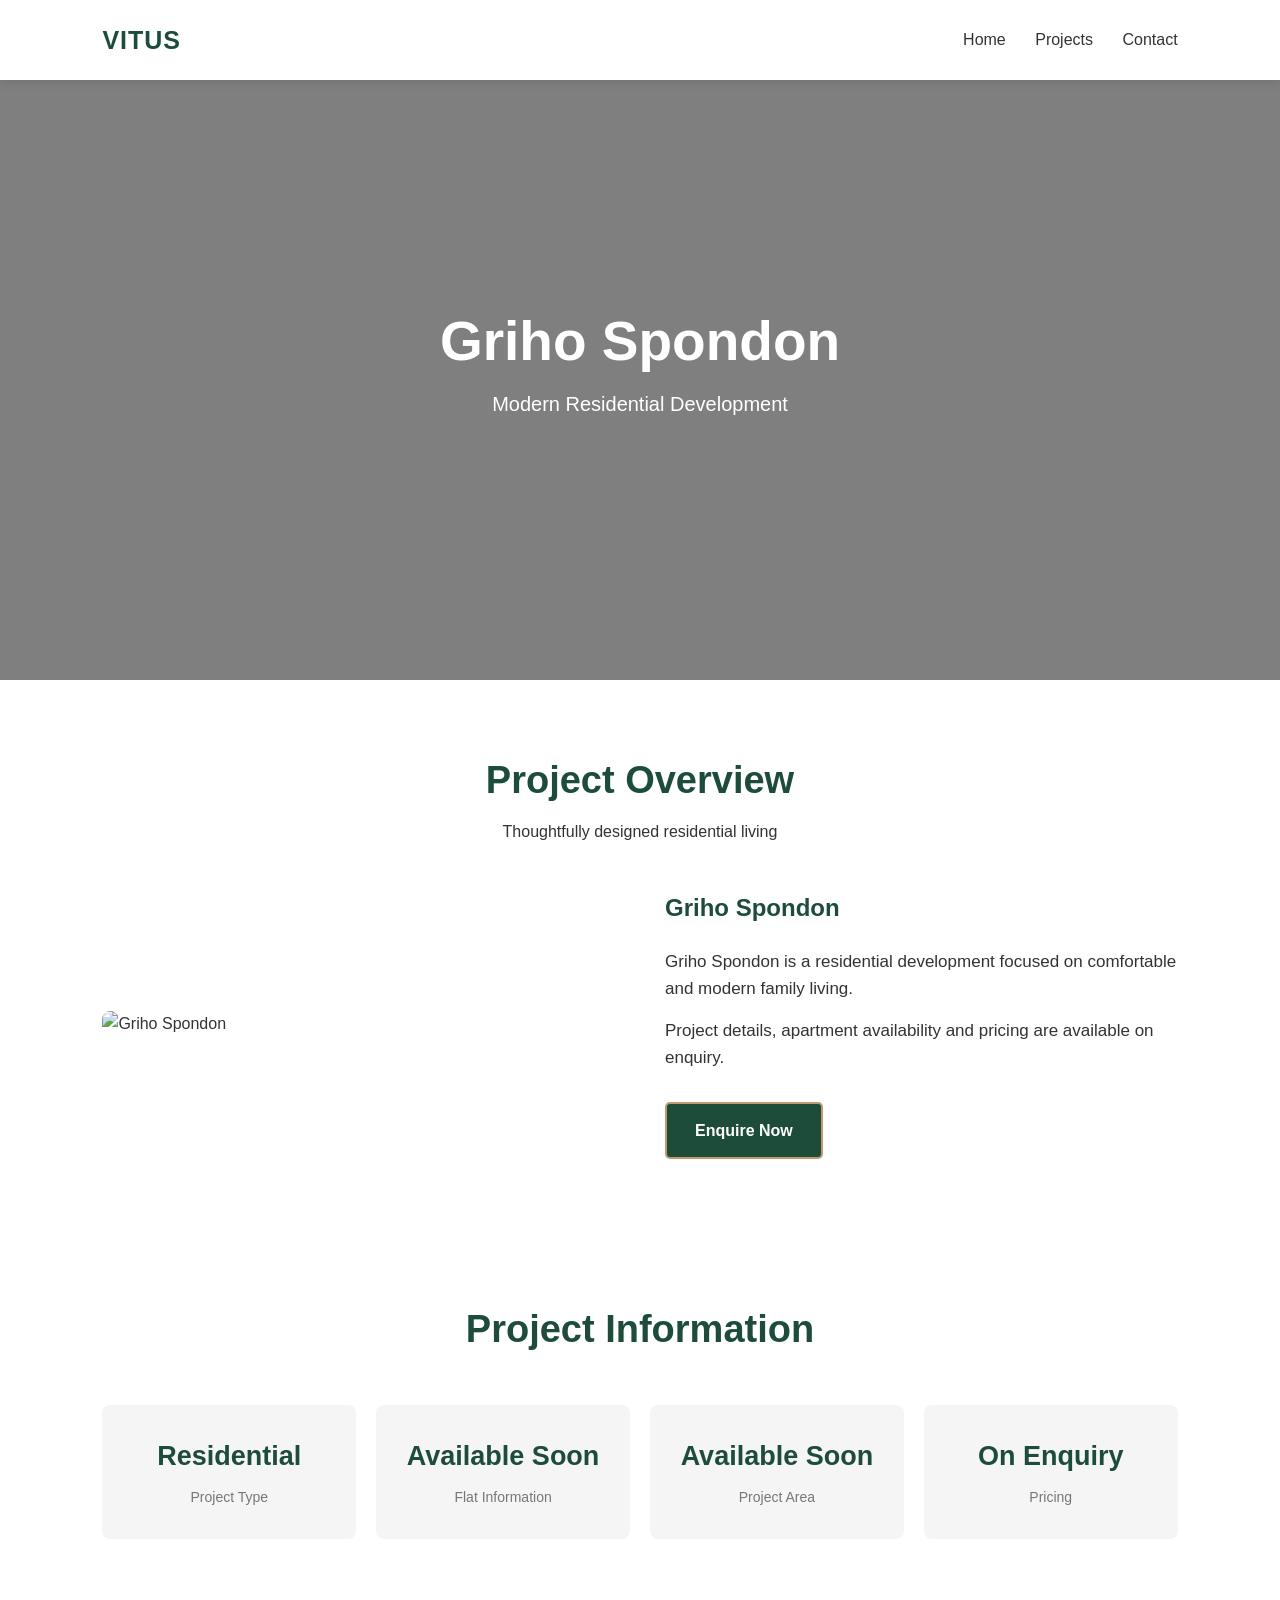
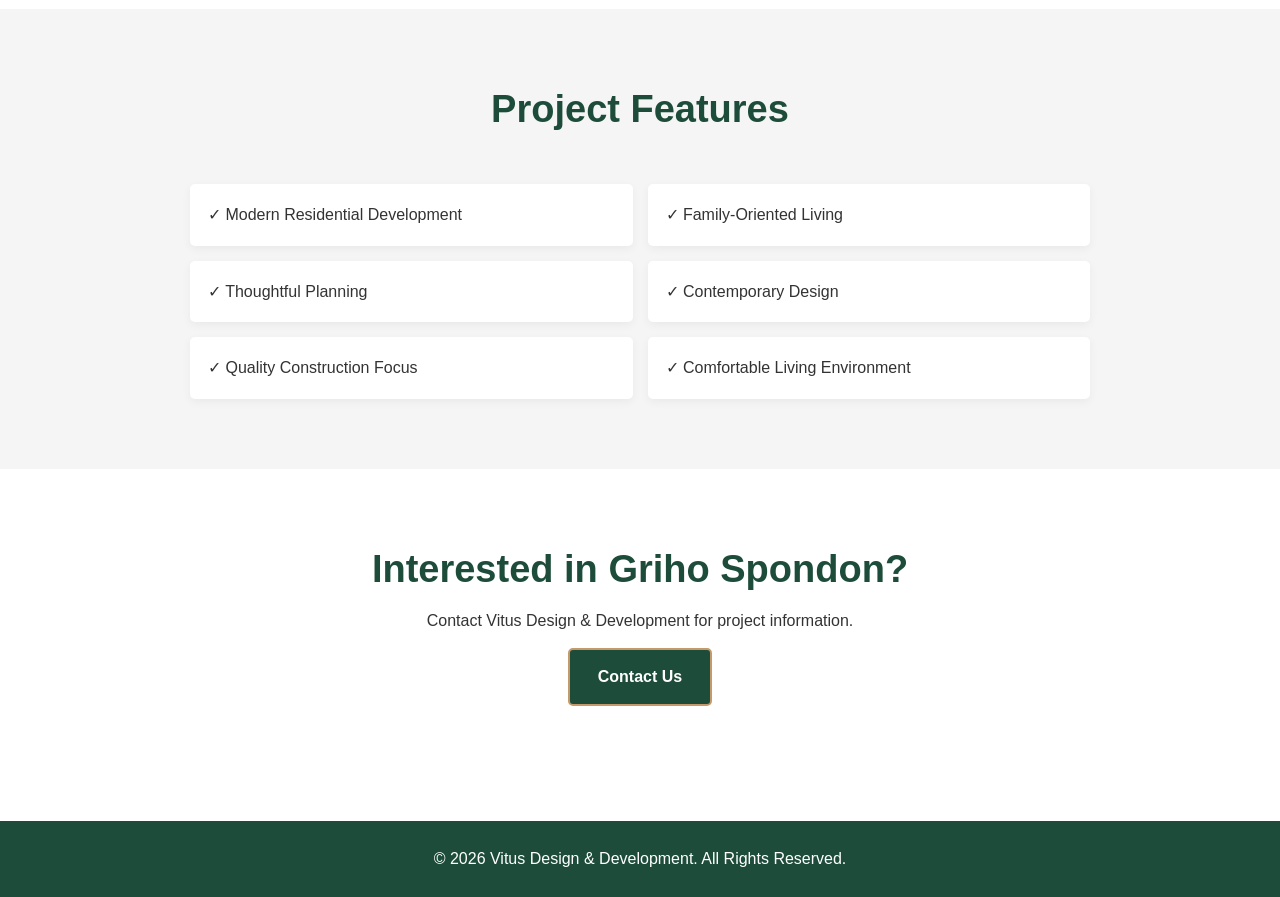
==== griho-spondon.html @ 72ca3aea "Add files via upload" ====
<!DOCTYPE html>
<html lang="en">

<head>
<link rel="stylesheet" href="style.css">
    <meta charset="UTF-8">

    <meta name="viewport"
          content="width=device-width, initial-scale=1.0">

    <title>Griho Spondon | Vitus Design & Development</title>

    <style>

        * {
            margin: 0;
            padding: 0;
            box-sizing: border-box;
        }

        body {
            font-family: Arial, sans-serif;
            color: #333;
            line-height: 1.6;
        }

        nav {
            background: white;
            padding: 20px 8%;
            display: flex;
            justify-content: space-between;
            align-items: center;
            box-shadow: 0 2px 10px rgba(0,0,0,0.1);
        }

        .logo {
            font-size: 25px;
            font-weight: bold;
            color: #1d4d3a;
        }

        nav a {
            color: #333;
            text-decoration: none;
            margin-left: 25px;
        }

        nav a:hover {
            color: #1d4d3a;
        }

        .hero {
            height: 500px;

            background:
                linear-gradient(
                    rgba(0,0,0,0.5),
                    rgba(0,0,0,0.5)
                ),
                url("https://images.unsplash.com/photo-1600585154340-be6161a56a0c")
                center/cover;

            display: flex;
            align-items: center;
            justify-content: center;

            text-align: center;
            color: white;
        }

        .hero h1 {
            font-size: 55px;
            margin-bottom: 15px;
        }

        .hero p {
            font-size: 20px;
        }

        section {
            padding: 70px 8%;
        }

        .title {
            text-align: center;
            margin-bottom: 45px;
        }

        .title h2 {
            font-size: 38px;
            color: #1d4d3a;
        }

        .overview {
            display: grid;
            grid-template-columns: 1fr 1fr;
            gap: 50px;
            align-items: center;
        }

        .overview img {
            width: 100%;
            border-radius: 8px;
        }

        .overview h2 {
            color: #1d4d3a;
            margin-bottom: 20px;
        }

        .overview p {
            font-size: 17px;
            margin-bottom: 15px;
        }

        .details {
            display: grid;
            grid-template-columns: repeat(4, 1fr);
            gap: 20px;
        }

        .box {
            padding: 30px 20px;
            text-align: center;
            background: #f5f5f5;
            border-radius: 8px;
        }

        .box h3 {
            color: #1d4d3a;
            font-size: 27px;
            margin-bottom: 8px;
        }

        .box p {
            color: #777;
            font-size: 14px;
        }

        .features {
            background: #f5f5f5;
        }

        .feature-list {
            max-width: 900px;
            margin: auto;

            display: grid;
            grid-template-columns: 1fr 1fr;
            gap: 15px;
        }

        .feature {
            background: white;
            padding: 18px;
            border-radius: 5px;
        }

        .btn {
            display: inline-block;
            padding: 14px 28px;
            background: #1d4d3a;
            color: white;
            text-decoration: none;
            border-radius: 5px;
            font-weight: bold;
            margin-top: 15px;
        }

        .btn:hover {
            background: #c49a6c;
        }

        footer {
            background: #1d4d3a;
            color: white;
            text-align: center;
            padding: 25px;
        }

        @media (max-width: 768px) {

            nav {
                flex-direction: column;
                gap: 15px;
            }

            .hero h1 {
                font-size: 38px;
            }

            .overview {
                grid-template-columns: 1fr;
            }

            .details {
                grid-template-columns: 1fr 1fr;
            }

            .feature-list {
                grid-template-columns: 1fr;
            }

        }

    </style>

</head>

<body>

    <nav>

        <div class="logo">
            VITUS
        </div>

        <div>

            <a href="index.html">Home</a>

            <a href="index.html#projects">
                Projects
            </a>

            <a href="index.html#contact">
                Contact
            </a>

        </div>

    </nav>


    <section class="hero">

        <div>

            <h1>Griho Spondon</h1>

            <p>
                Modern Residential Development
            </p>

        </div>

    </section>


    <section>

        <div class="title">

            <h2>Project Overview</h2>

            <p>
                Thoughtfully designed residential living
            </p>

        </div>


        <div class="overview">

            <div>

                <img
                    src="https://images.unsplash.com/photo-1600585154340-be6161a56a0c"
                    alt="Griho Spondon"
                >

            </div>


            <div>

                <h2>
                    Griho Spondon
                </h2>

                <p>
                    Griho Spondon is a residential development
                    focused on comfortable and modern family living.
                </p>

                <p>
                    Project details, apartment availability
                    and pricing are available on enquiry.
                </p>

                <a
                    href="index.html#contact"
                    class="btn"
                >
                    Enquire Now
                </a>

            </div>

        </div>

    </section>


    <section>

        <div class="title">

            <h2>Project Information</h2>

        </div>


        <div class="details">

            <div class="box">

                <h3>Residential</h3>

                <p>Project Type</p>

            </div>


            <div class="box">

                <h3>Available Soon</h3>

                <p>Flat Information</p>

            </div>


            <div class="box">

                <h3>Available Soon</h3>

                <p>Project Area</p>

            </div>


            <div class="box">

                <h3>On Enquiry</h3>

                <p>Pricing</p>

            </div>

        </div>

    </section>


    <section class="features">

        <div class="title">

            <h2>Project Features</h2>

        </div>


        <div class="feature-list">

            <div class="feature">
                ✓ Modern Residential Development
            </div>

            <div class="feature">
                ✓ Family-Oriented Living
            </div>

            <div class="feature">
                ✓ Thoughtful Planning
            </div>

            <div class="feature">
                ✓ Contemporary Design
            </div>

            <div class="feature">
                ✓ Quality Construction Focus
            </div>

            <div class="feature">
                ✓ Comfortable Living Environment
            </div>

        </div>

    </section>


    <section>

        <div class="title">

            <h2>
                Interested in Griho Spondon?
            </h2>

            <p>
                Contact Vitus Design & Development
                for project information.
            </p>

            <a
                href="index.html#contact"
                class="btn"
            >
                Contact Us
            </a>

        </div>

    </section>


    <footer>

        <p>
            © 2026 Vitus Design & Development.
            All Rights Reserved.
        </p>

    </footer>

</body>

</html>
---- style.css ----
/* =========================================
   VITUS DESIGN & DEVELOPMENT
   COMMON WEBSITE STYLES
========================================= */


/* ---------- RESET ---------- */

* {
    margin: 0;
    padding: 0;
    box-sizing: border-box;
}

html {
    scroll-behavior: smooth;
}

body {
    font-family: Arial, sans-serif;
    color: #333;
    line-height: 1.6;
    background: #fff;
}

img {
    max-width: 100%;
    display: block;
}


/* ---------- NAVIGATION ---------- */

nav {
    background: #ffffff;
    padding: 20px 8%;

    display: flex;
    justify-content: space-between;
    align-items: center;

    box-shadow: 0 2px 10px rgba(0,0,0,0.10);

    position: sticky;
    top: 0;
    z-index: 1000;
}

.logo {
    font-size: 25px;
    font-weight: bold;
    color: #1d4d3a;
    letter-spacing: 1px;
}

nav ul {
    list-style: none;
    display: flex;
    gap: 30px;
}

nav ul li a,
nav a {
    text-decoration: none;
    color: #333;
    font-weight: 500;
}

nav ul li a:hover,
nav a:hover {
    color: #1d4d3a;
}


/* ---------- HERO ---------- */

.hero,
.project-hero {
    min-height: 600px;

    background:
        linear-gradient(
            rgba(0,0,0,0.48),
            rgba(0,0,0,0.48)
        ),
        url("https://images.unsplash.com/photo-1600607687920-4e2a09cf159d")
        center/cover;

    display: flex;
    align-items: center;
    justify-content: center;

    text-align: center;
    color: white;
}

.hero h1,
.project-hero h1 {
    font-size: 58px;
    line-height: 1.15;
    margin-bottom: 20px;
}

.hero p,
.project-hero p {
    font-size: 21px;
    margin-bottom: 30px;
}


/* ---------- HERO BUTTONS ---------- */

.hero-buttons {
    display: flex;
    justify-content: center;
    gap: 15px;
}

.btn {
    display: inline-block;

    padding: 14px 30px;

    background: #c49a6c;
    color: white;

    text-decoration: none;

    border-radius: 5px;

    font-weight: bold;

    border: 2px solid #c49a6c;

    cursor: pointer;
}

.btn:hover {
    background: #a77c50;
    border-color: #a77c50;
}

.btn-outline {
    background: transparent;
    border: 2px solid white;
}

.btn-outline:hover {
    background: white;
    color: #1d4d3a;
}


/* ---------- SECTIONS ---------- */

section {
    padding: 80px 8%;
}

.section-title,
.title {
    text-align: center;
    margin-bottom: 50px;
}

.section-title h2,
.title h2 {
    font-size: 38px;
    color: #1d4d3a;
    margin-bottom: 8px;
}


/* ---------- PROJECTS ---------- */

.projects {
    display: grid;
    grid-template-columns: repeat(3, 1fr);
    gap: 30px;
}

.project {
    background: white;

    box-shadow:
        0 5px 20px rgba(0,0,0,0.10);

    border-radius: 8px;

    overflow: hidden;

    transition: 0.3s;
}

.project:hover {
    transform: translateY(-5px);
    box-shadow:
        0 10px 30px rgba(0,0,0,0.15);
}

.project img {
    width: 100%;
    height: 220px;
    object-fit: cover;
}

.project-content {
    padding: 25px;
}

.project-content h3 {
    color: #1d4d3a;
    margin-bottom: 10px;
    font-size: 21px;
}

.project-status {
    display: inline-block;

    font-size: 12px;

    font-weight: bold;

    color: #c49a6c;

    text-transform: uppercase;

    margin-bottom: 8px;

    letter-spacing: 1px;
}

.location {
    color: #777;
    font-size: 14px;
    margin-bottom: 20px;
}


/* ---------- PROJECT DETAILS ---------- */

.project-details {
    display: grid;

    grid-template-columns: 1fr 1fr;

    gap: 15px;

    margin: 20px 0;

    padding-top: 15px;

    border-top: 1px solid #eee;
}

.project-details div {
    display: flex;
    flex-direction: column;
}

.project-details strong {
    font-size: 12px;
    color: #888;
    text-transform: uppercase;
}

.project-details span {
    font-size: 14px;
    color: #333;
    margin-top: 3px;
}

.project-btn {
    display: inline-block;

    margin-top: 10px;

    padding: 11px 20px;

    background: #1d4d3a;

    color: white;

    text-decoration: none;

    border-radius: 4px;

    font-weight: bold;

    font-size: 14px;
}

.project-btn:hover {
    background: #c49a6c;
}


/* ---------- ABOUT ---------- */

.about {
    background: #f5f5f5;
    text-align: center;
}

.about p {
    max-width: 850px;
    margin: auto;
    font-size: 18px;
}


/* ---------- OVERVIEW ---------- */

.overview {
    display: grid;

    grid-template-columns: 1fr 1fr;

    gap: 50px;

    align-items: center;
}

.overview img {
    width: 100%;
    border-radius: 8px;
}

.overview h2 {
    color: #1d4d3a;
    margin-bottom: 20px;
}

.overview p {
    font-size: 17px;
    margin-bottom: 15px;
}


/* ---------- DETAILS BOX ---------- */

.details {
    display: grid;

    grid-template-columns:
        repeat(4, 1fr);

    gap: 20px;
}

.detail-box,
.box {
    padding: 30px 20px;

    text-align: center;

    background: #f5f5f5;

    border-radius: 8px;
}

.detail-box h3,
.box h3 {
    color: #1d4d3a;

    font-size: 27px;

    margin-bottom: 8px;
}

.detail-box p,
.box p {
    color: #777;
    font-size: 14px;
}


/* ---------- GALLERY ---------- */

.gallery {
    display: grid;

    grid-template-columns:
        repeat(3, 1fr);

    gap: 20px;
}

.gallery-item {
    overflow: hidden;

    border-radius: 8px;

    height: 250px;
}

.gallery-item img {
    width: 100%;
    height: 100%;

    object-fit: cover;

    transition: 0.4s;
}

.gallery-item img:hover {
    transform: scale(1.05);
}


/* ---------- FLOOR PLAN ---------- */

.floor-plan {
    display: grid;

    grid-template-columns: 1fr 1fr;

    gap: 40px;

    align-items: center;
}

.floor-plan-box {
    background: #f5f5f5;

    padding: 30px;

    text-align: center;

    border-radius: 8px;
}

.floor-plan-box h3 {
    color: #1d4d3a;

    margin-bottom: 10px;
}

.floor-placeholder {
    height: 250px;

    margin-top: 20px;

    border: 2px dashed #c49a6c;

    display: flex;

    align-items: center;

    justify-content: center;

    color: #999;

    font-weight: bold;
}

.floor-info h3 {
    color: #1d4d3a;

    font-size: 28px;

    margin-bottom: 20px;
}

.floor-info p {
    margin-bottom: 12px;

    font-size: 17px;
}


/* ---------- FEATURES ---------- */

.features {
    background: #f5f5f5;
}

.feature-list {
    max-width: 900px;

    margin: auto;

    display: grid;

    grid-template-columns:
        1fr 1fr;

    gap: 15px;
}

.feature {
    background: white;

    padding: 18px;

    border-radius: 5px;

    box-shadow:
        0 3px 10px rgba(0,0,0,0.05);
}


/* ---------- APARTMENT INFORMATION ---------- */

.apartment-info {
    display: grid;

    grid-template-columns:
        repeat(4, 1fr);

    gap: 20px;

    margin-bottom: 40px;
}

.info-card {
    padding: 30px 20px;

    text-align: center;

    background: #ffffff;

    border-radius: 8px;

    box-shadow:
        0 5px 20px rgba(0,0,0,0.08);

    border-top: 3px solid #c49a6c;
}

.info-card h3 {
    color: #1d4d3a;

    font-size: 27px;

    margin-bottom: 8px;
}

.info-card p {
    color: #777;

    font-size: 14px;
}

.availability-box {
    max-width: 800px;

    margin: auto;

    padding: 40px;

    text-align: center;

    background: #f5f5f5;

    border-radius: 8px;
}

.availability-box h3 {
    color: #1d4d3a;

    font-size: 28px;

    margin-bottom: 10px;
}

.availability-box p {
    color: #666;

    margin-bottom: 10px;
}


/* ---------- CONTACT ---------- */

.contact {
    text-align: center;
}

.contact p {
    margin: 10px 0;
    font-size: 18px;
}


/* ---------- WHATSAPP ---------- */

.whatsapp {
    position: fixed;

    right: 25px;
    bottom: 25px;

    width: 58px;
    height: 58px;

    background: #25D366;

    color: white;

    border-radius: 50%;

    display: flex;

    align-items: center;

    justify-content: center;

    text-decoration: none;

    font-size: 27px;

    box-shadow:
        0 5px 15px rgba(0,0,0,0.25);

    z-index: 2000;
}

.whatsapp:hover {
    transform: scale(1.08);
}


/* ---------- FOOTER ---------- */

footer {
    background: #1d4d3a;

    color: white;

    text-align: center;

    padding: 25px;
}


/* ---------- MOBILE ---------- */

@media (max-width: 768px) {

    nav {
        flex-direction: column;
        gap: 15px;
    }

    nav ul {
        gap: 15px;
        flex-wrap: wrap;
        justify-content: center;
    }

    .hero,
    .project-hero {
        min-height: 500px;
    }

    .hero h1,
    .project-hero h1 {
        font-size: 38px;
    }

    .hero p,
    .project-hero p {
        font-size: 17px;
    }

    .hero-buttons {
        flex-direction: column;
        align-items: center;
    }

    section {
        padding: 60px 6%;
    }

    .projects {
        grid-template-columns: 1fr;
    }

    .overview {
        grid-template-columns: 1fr;
    }

    .details {
        grid-template-columns: 1fr 1fr;
    }

    .gallery {
        grid-template-columns: 1fr;
    }

    .floor-plan {
        grid-template-columns: 1fr;
    }

    .feature-list {
        grid-template-columns: 1fr;
    }

    .apartment-info {
        grid-template-columns: 1fr 1fr;
    }

    .whatsapp {
        right: 15px;
        bottom: 15px;
    }
}
<script>

function sendEnquiry(event) {

    event.preventDefault();

    const name =
        document.getElementById("name").value;

    const phone =
        document.getElementById("phone").value;

    const email =
        document.getElementById("email").value;

    const project =
        document.getElementById("project").value;

    const message =
        document.getElementById("message").value;


    const whatsappNumber =
        "8801XXXXXXXXX";


    const text =
        "VITUS PROJECT ENQUIRY%0A%0A" +

        "Name: " + name + "%0A" +

        "Phone: " + phone + "%0A" +

        "Email: " + email + "%0A" +

        "Project: " + project + "%0A" +

        "Message: " + message;


    const url =
        "https://wa.me/" +
        whatsappNumber +
        "?text=" +
        text;


    window.open(url, "_blank");

}

</script>
.logo-link {
    display: flex;
    align-items: center;
    text-decoration: none;
}

.logo-link img {
    width: 150px;
    height: auto;
    display: block;
}
@media (max-width: 768px) {

    .logo-link img {
        width: 130px;
    }

}
/* VITUS LOGO */

.logo-link {
    display: flex;
    align-items: center;
    text-decoration: none;
}

.logo-link img {
    width: 205px;
    height: auto;
    display: block;
}
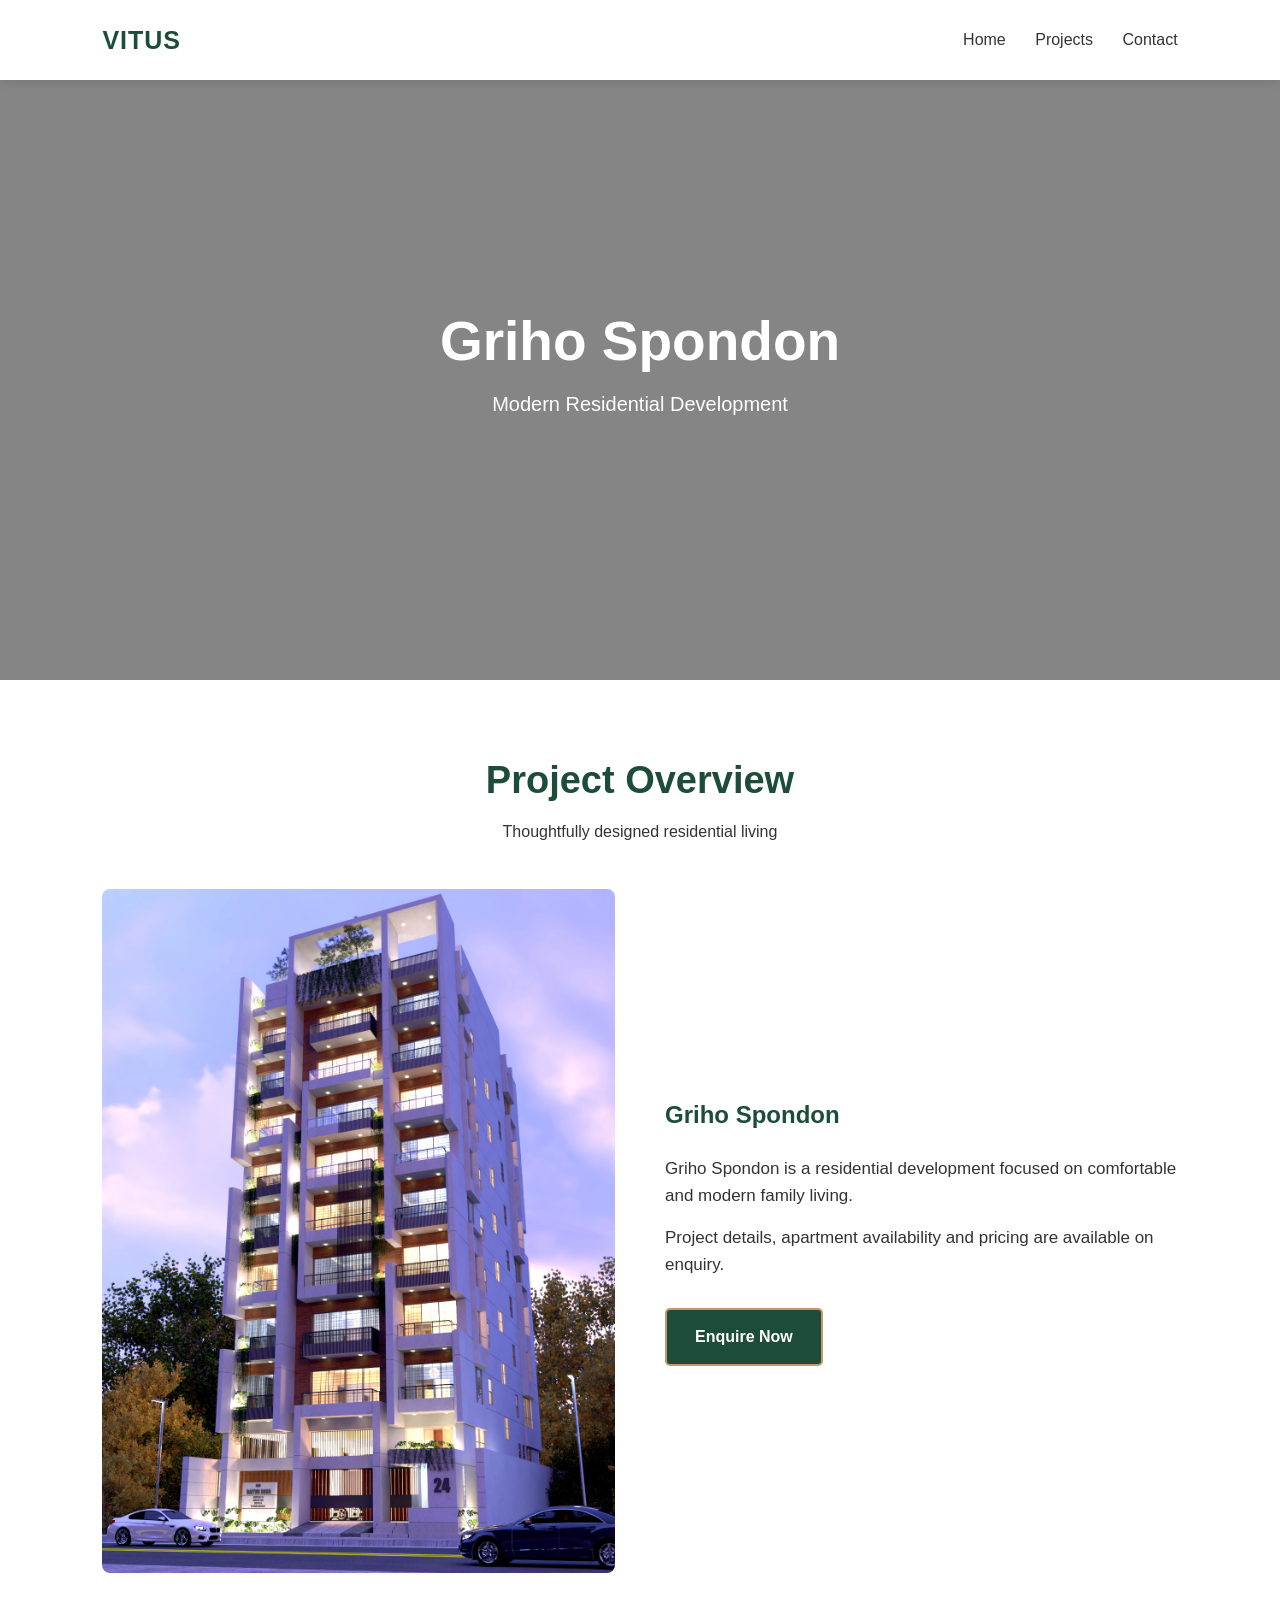
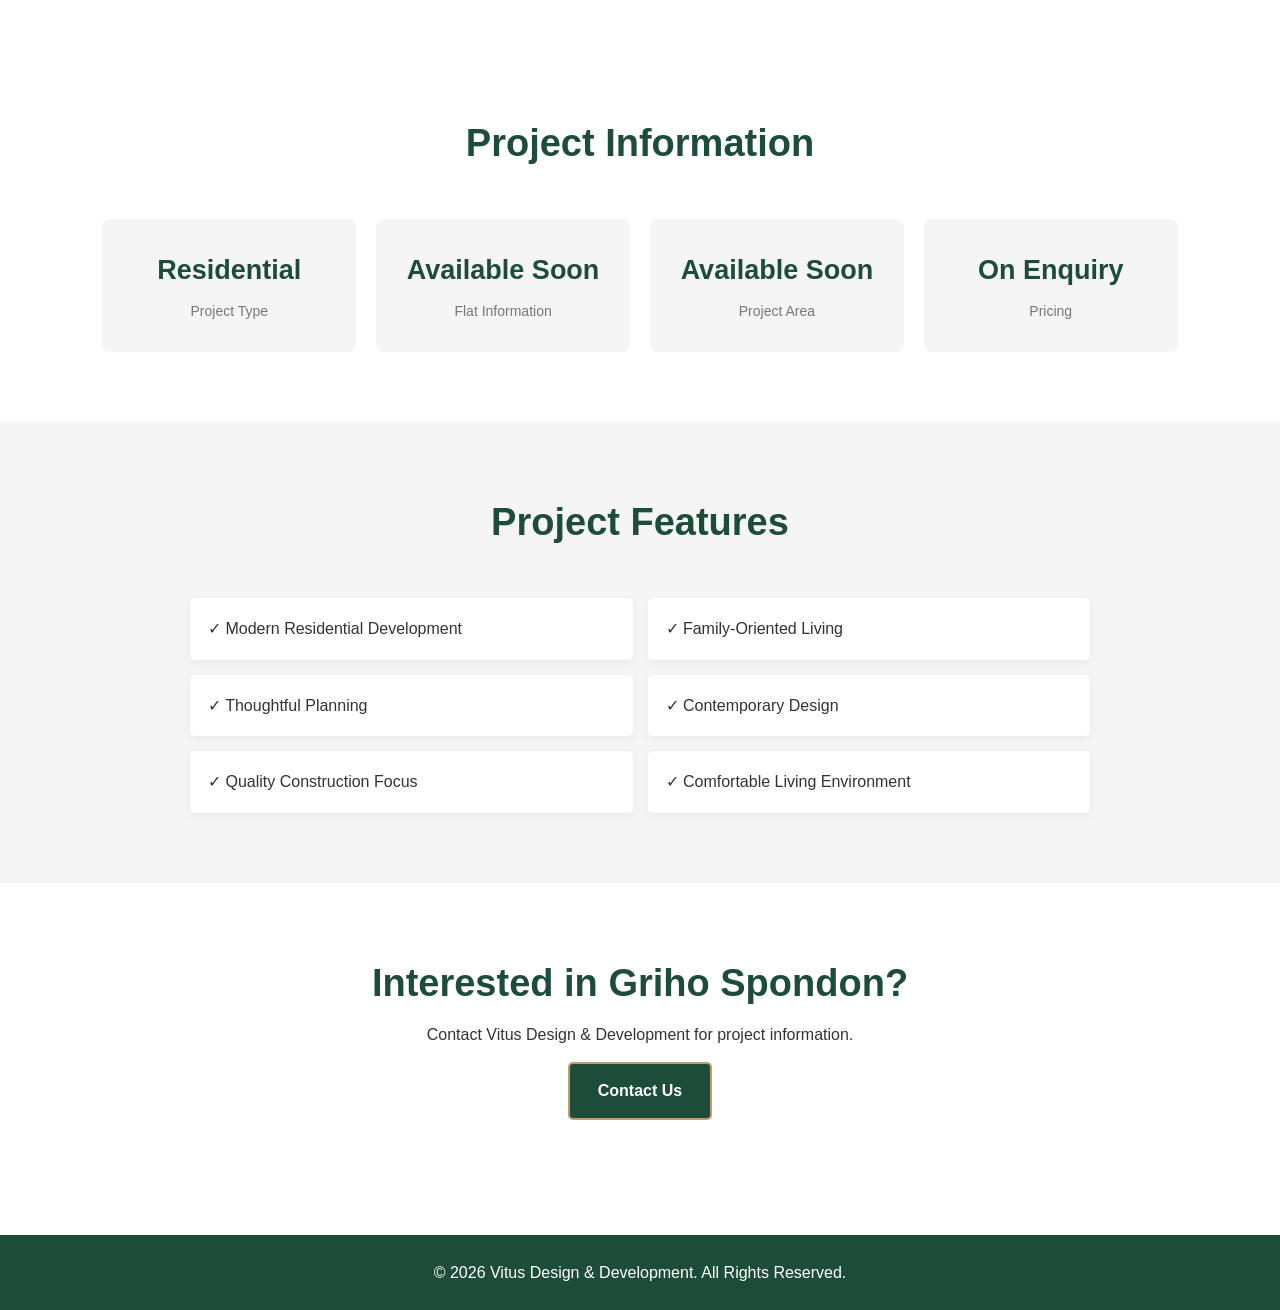
==== commit 2891b3c9: "Update griho-spondon.html" ====
--- a/griho-spondon.html
+++ b/griho-spondon.html
@@ -57,7 +57,7 @@
                     rgba(0,0,0,0.5),
                     rgba(0,0,0,0.5)
                 ),
-                url("https://images.unsplash.com/photo-1600585154340-be6161a56a0c")
+                07_NIGHT VIEW.jpg
                 center/cover;
 
             display: flex;
@@ -265,8 +265,8 @@
             <div>
 
                 <img
-                    src="https://images.unsplash.com/photo-1600585154340-be6161a56a0c"
-                    alt="Griho Spondon"
+                    src="07_NIGHT VIEW.jpg"
+                    alt="My Picture"
                 >
 
             </div>
@@ -429,4 +429,4 @@
 
 </body>
 
-</html>+</html>
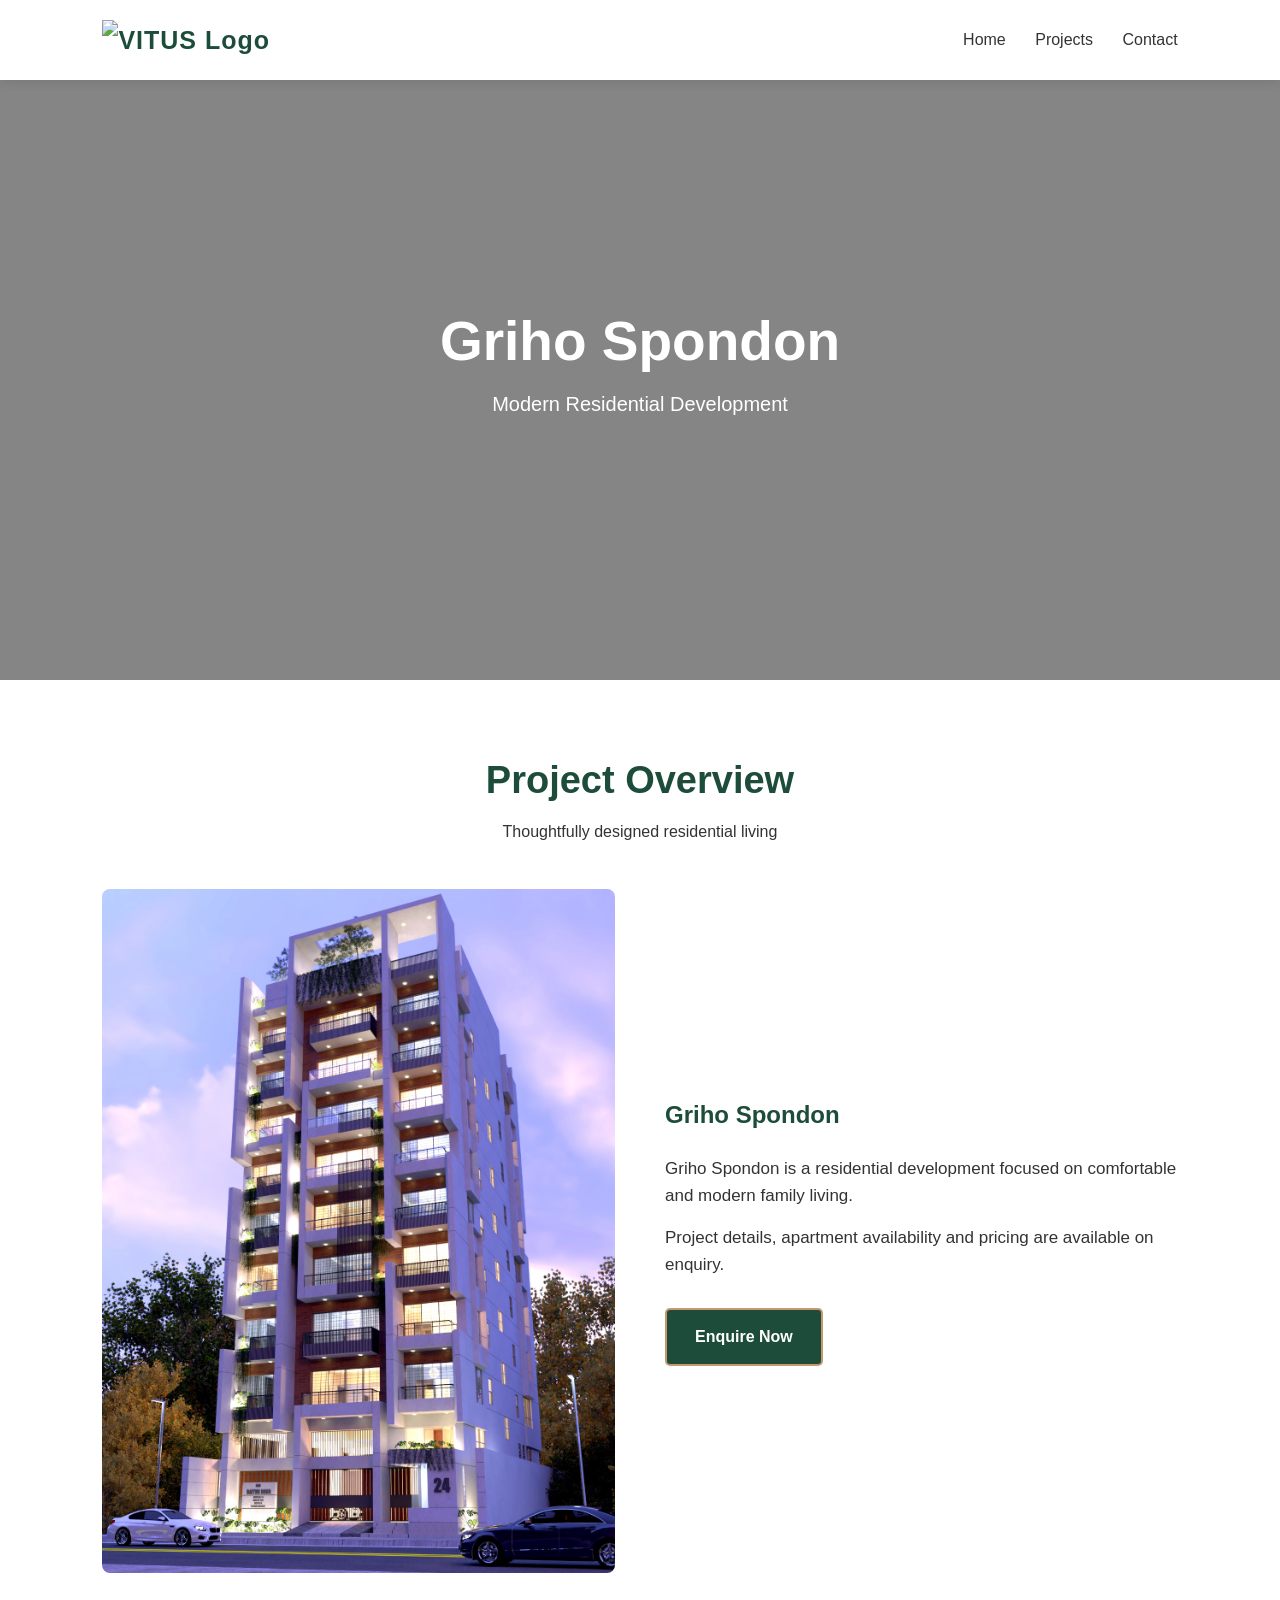
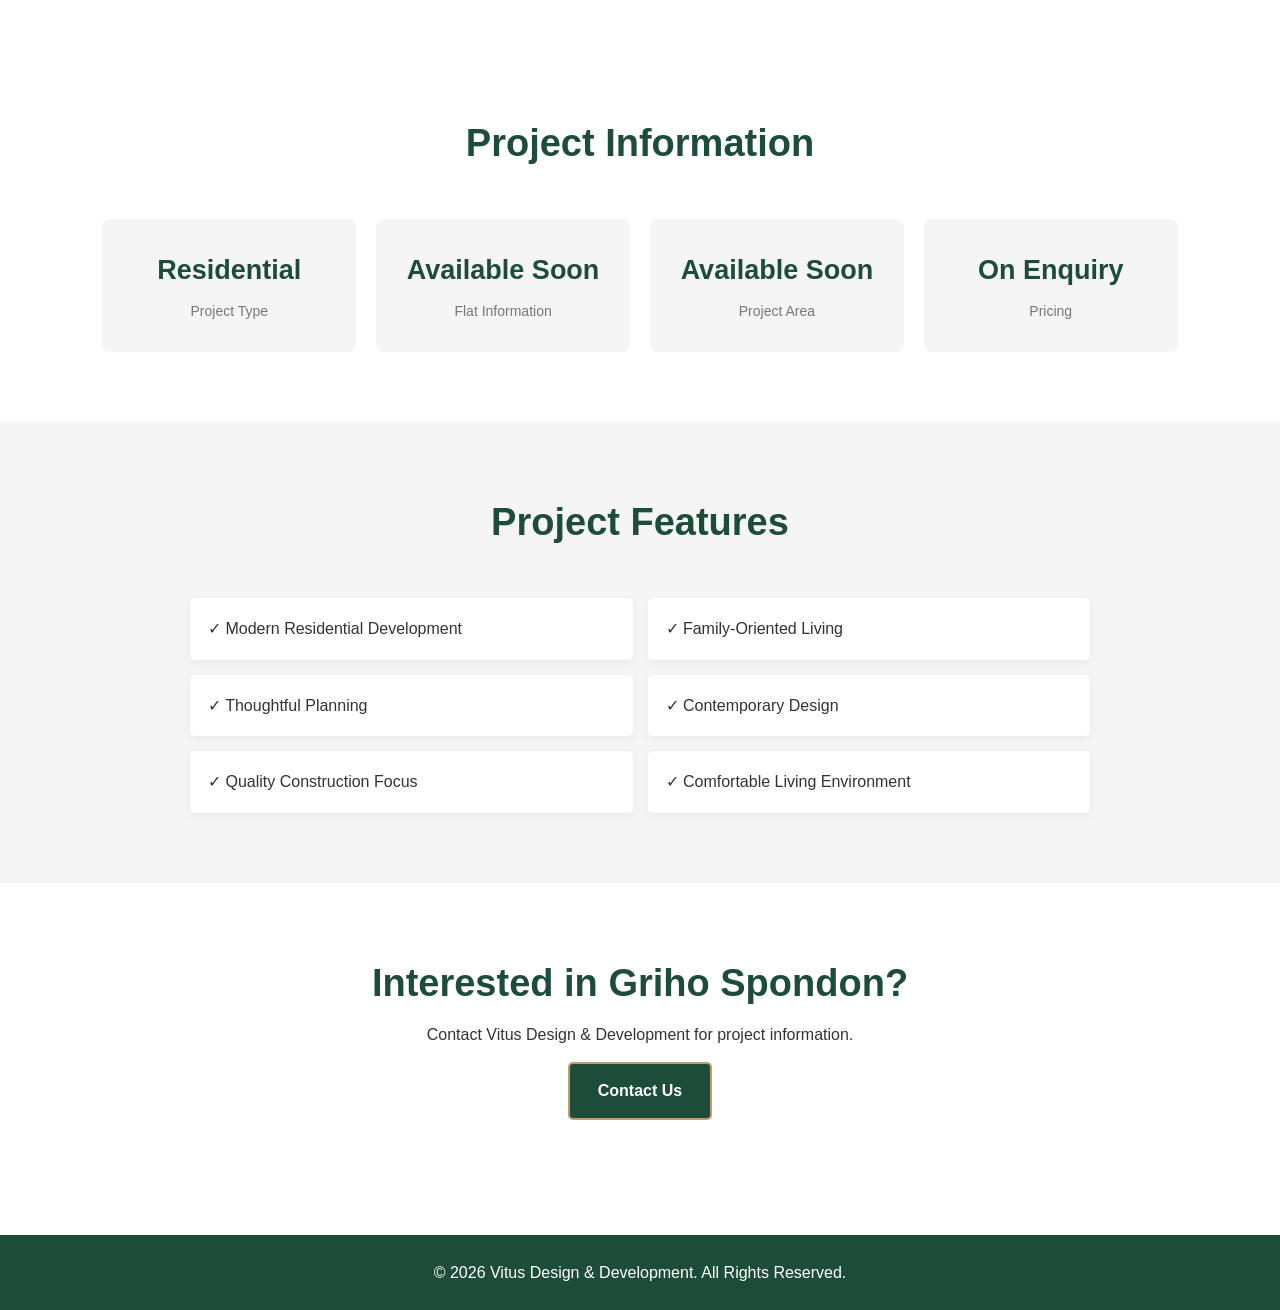
==== commit 0c961c0b: "Update griho-spondon.html" ====
--- a/griho-spondon.html
+++ b/griho-spondon.html
@@ -5,7 +5,7 @@
 <link rel="stylesheet" href="style.css">
     <meta charset="UTF-8">
 
-    <meta name="viewport"
+    <meta name="viewport"<a href
           content="width=device-width, initial-scale=1.0">
 
     <title>Griho Spondon | Vitus Design & Development</title>
@@ -212,7 +212,8 @@
     <nav>
 
         <div class="logo">
-            VITUS
+          <img src="logo.png" alt="VITUS Logo" height="40">
+</a>
         </div>
 
         <div>
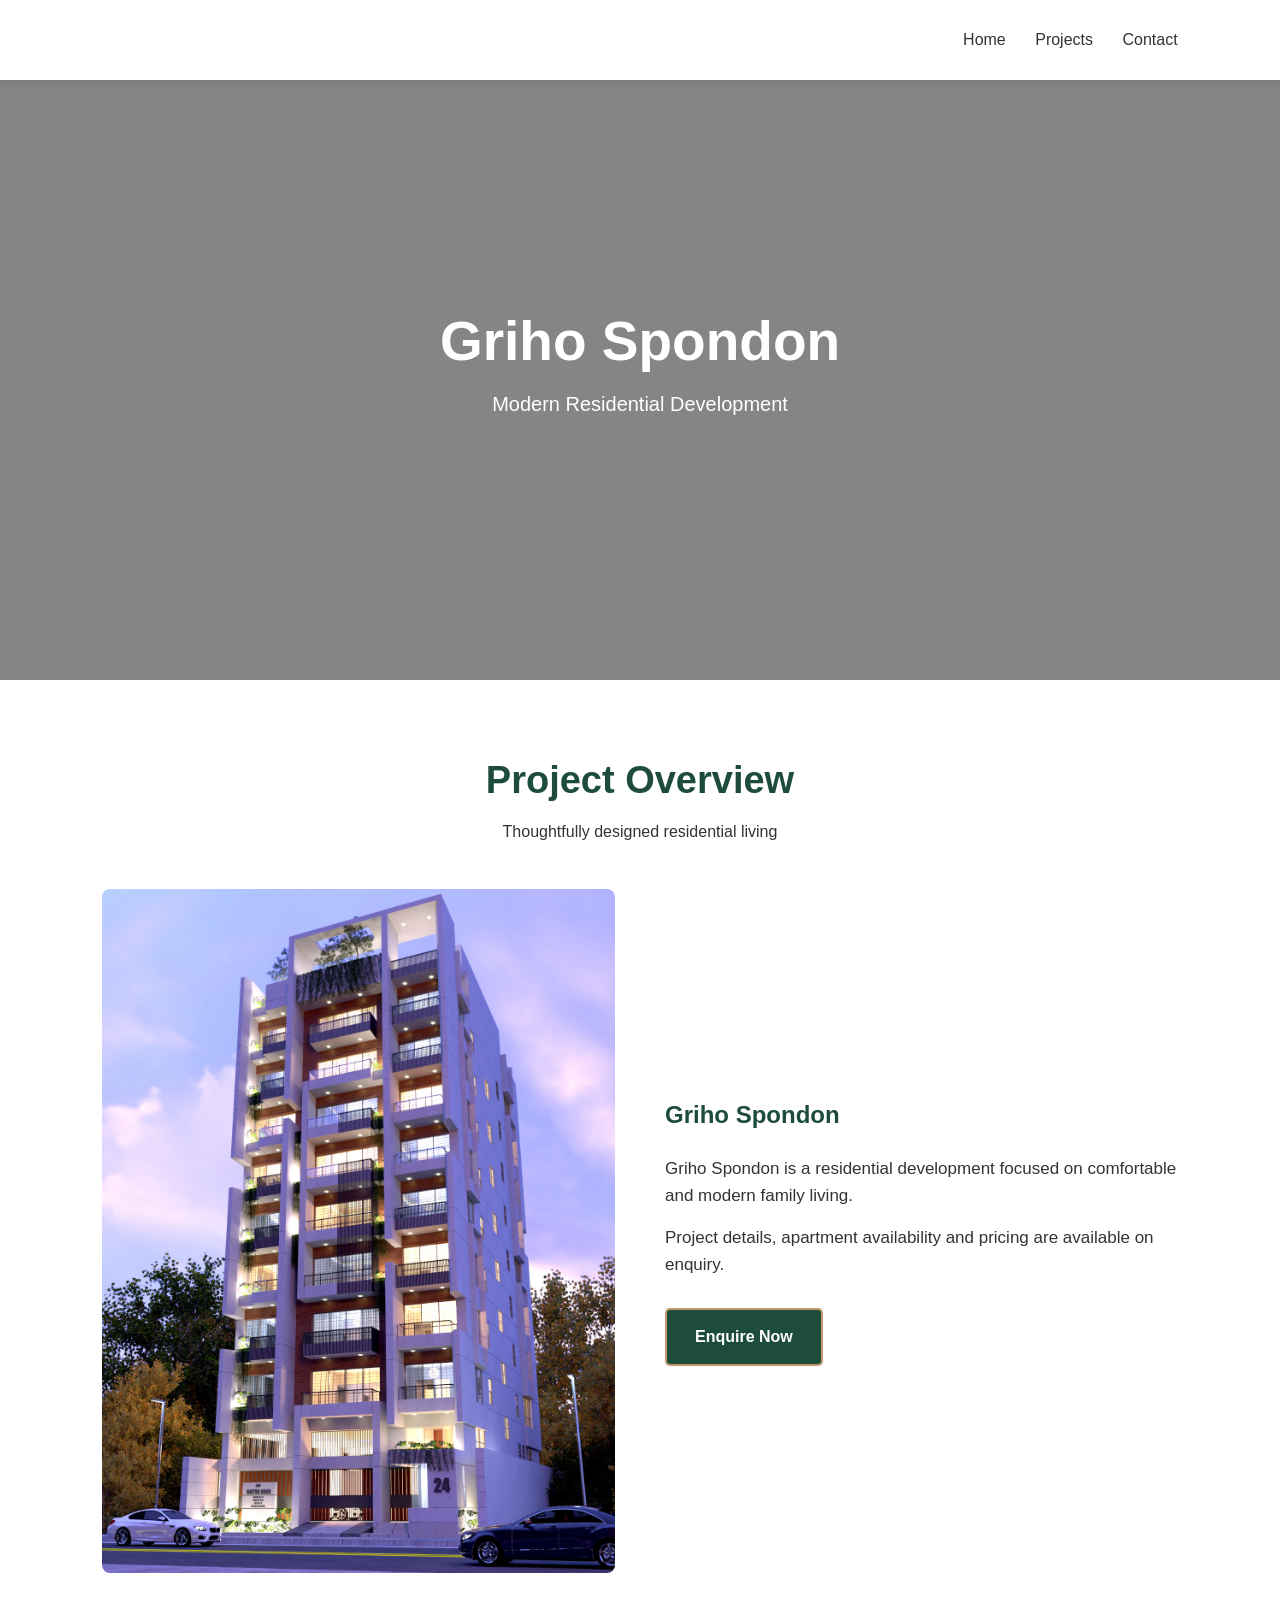
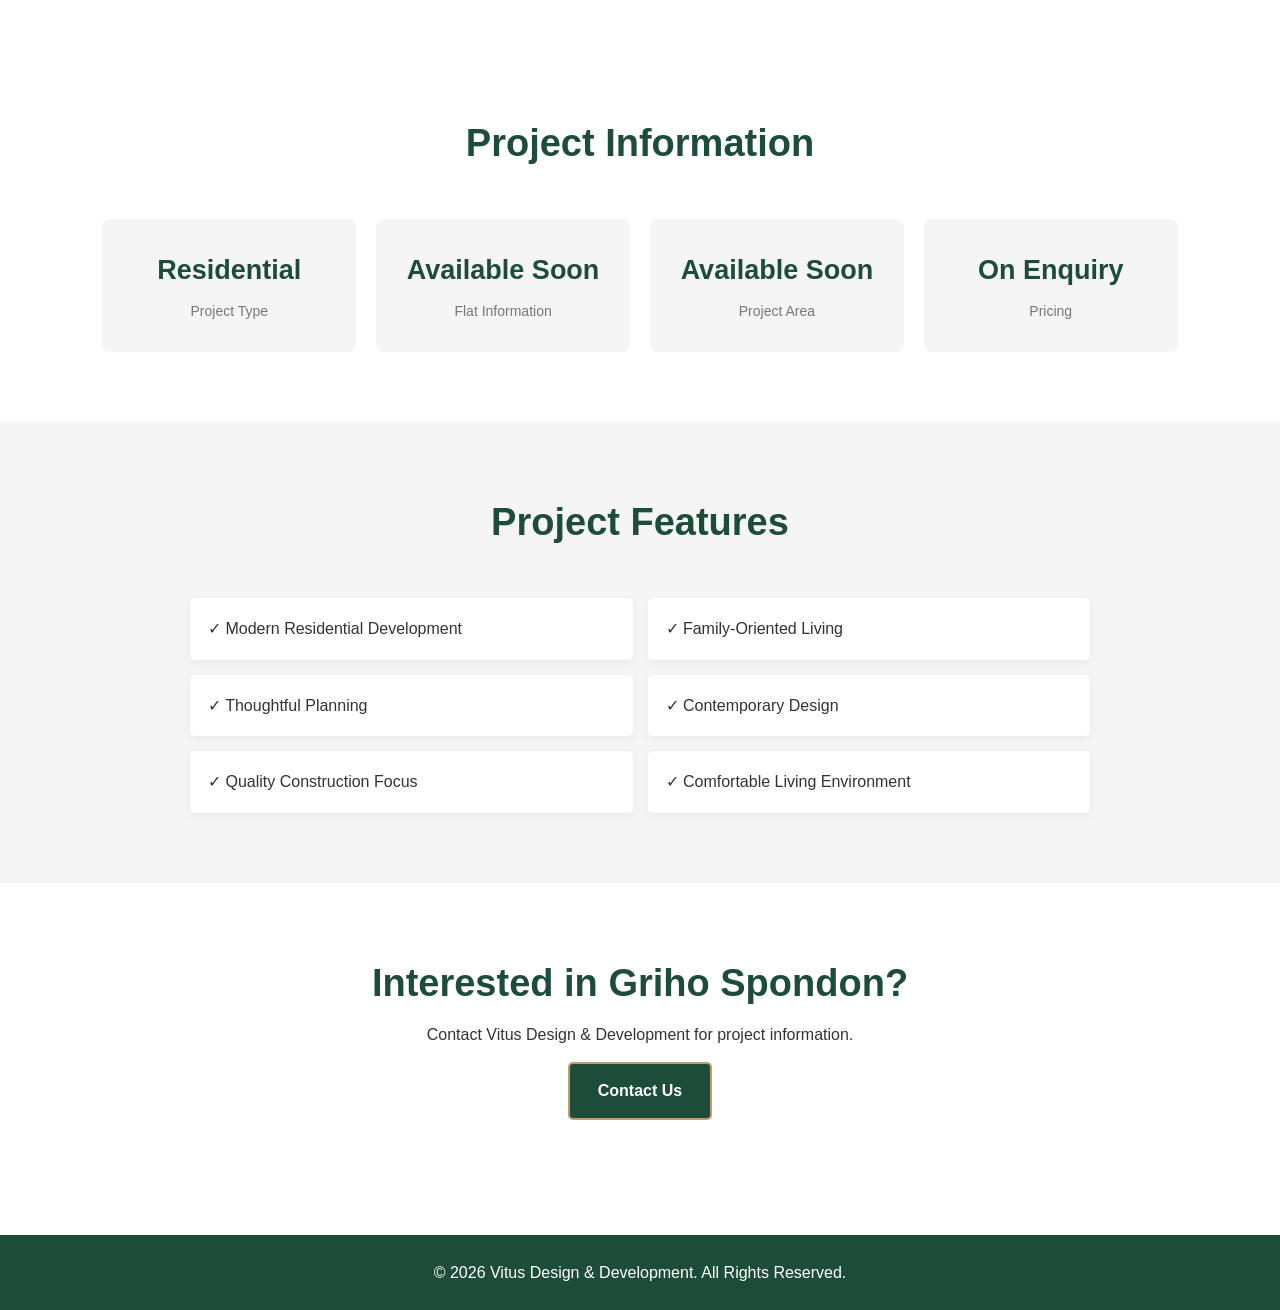
==== commit bcd70030: "Update griho-spondon.html" ====
--- a/griho-spondon.html
+++ b/griho-spondon.html
@@ -212,6 +212,7 @@
     <nav>
 
         <div class="logo">
+            <a href="griho-spondon.html"
           <img src="logo.png" alt="VITUS Logo" height="40">
 </a>
         </div>
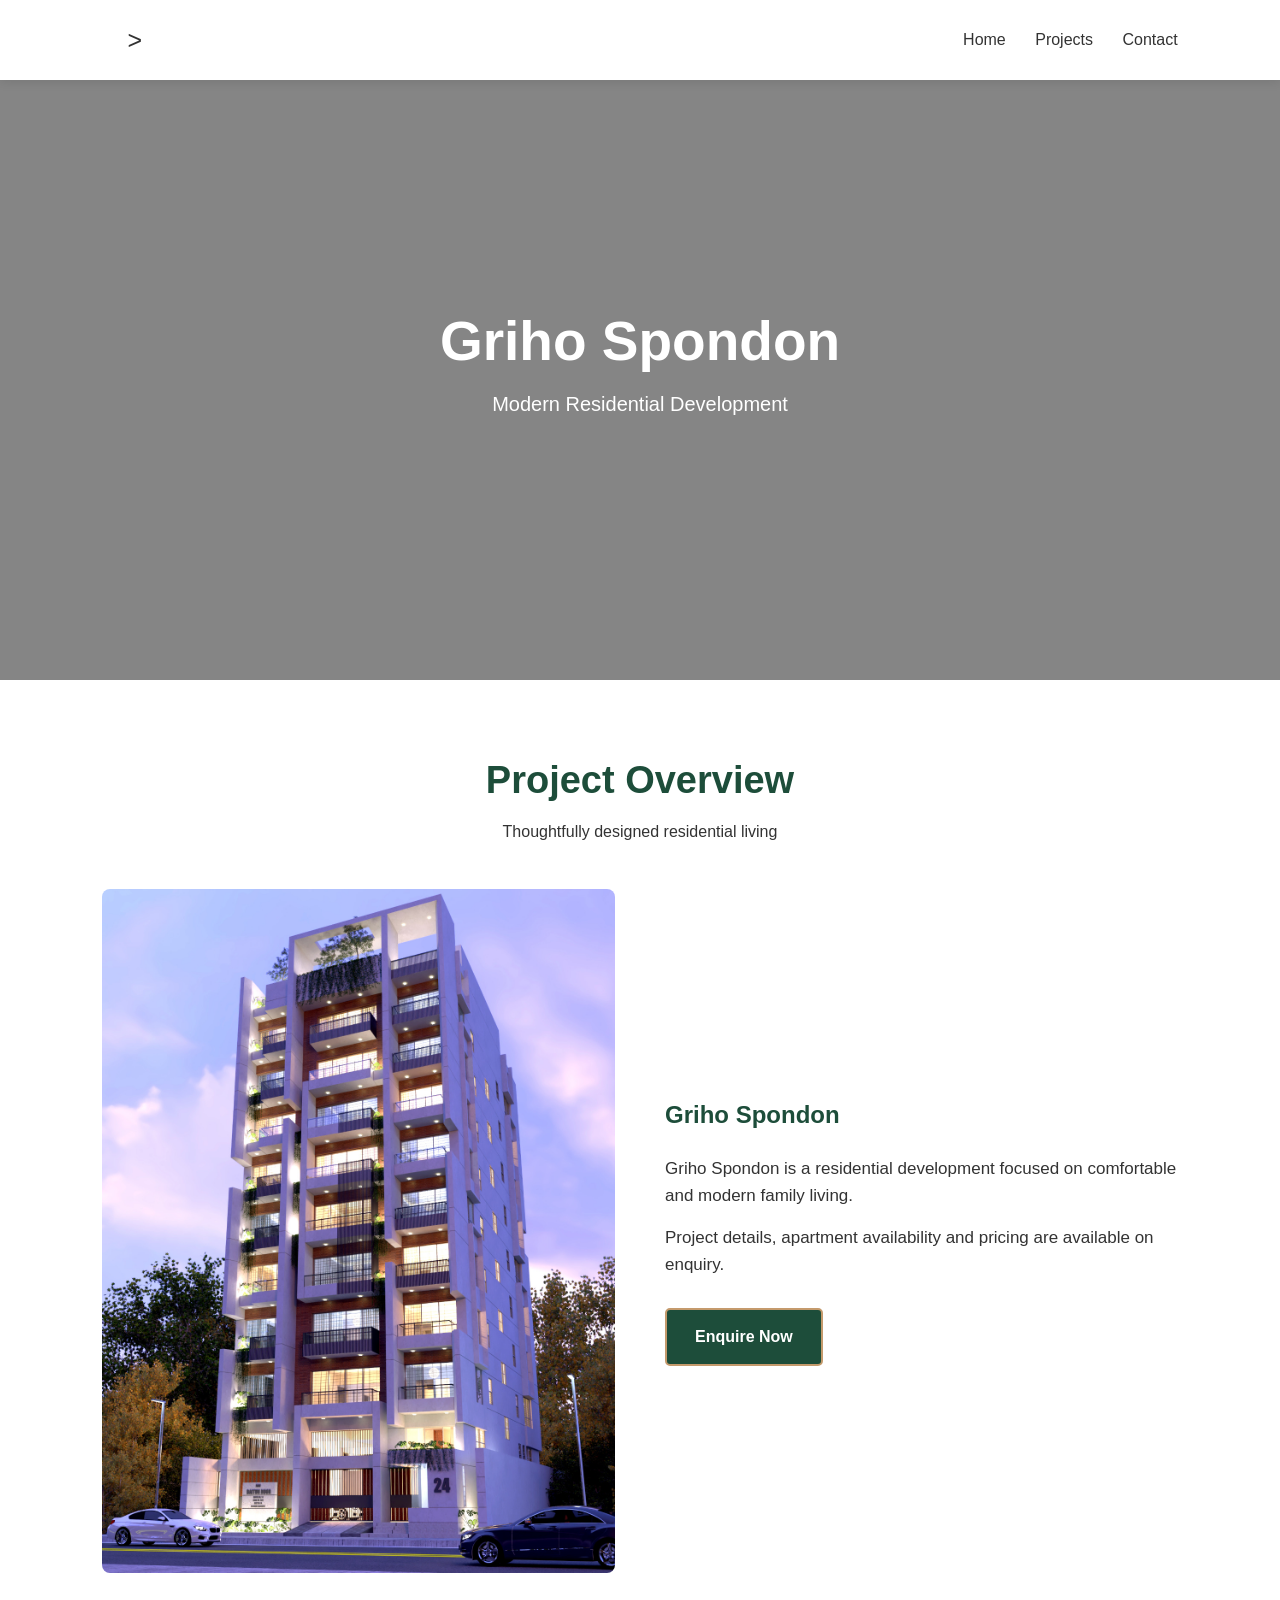
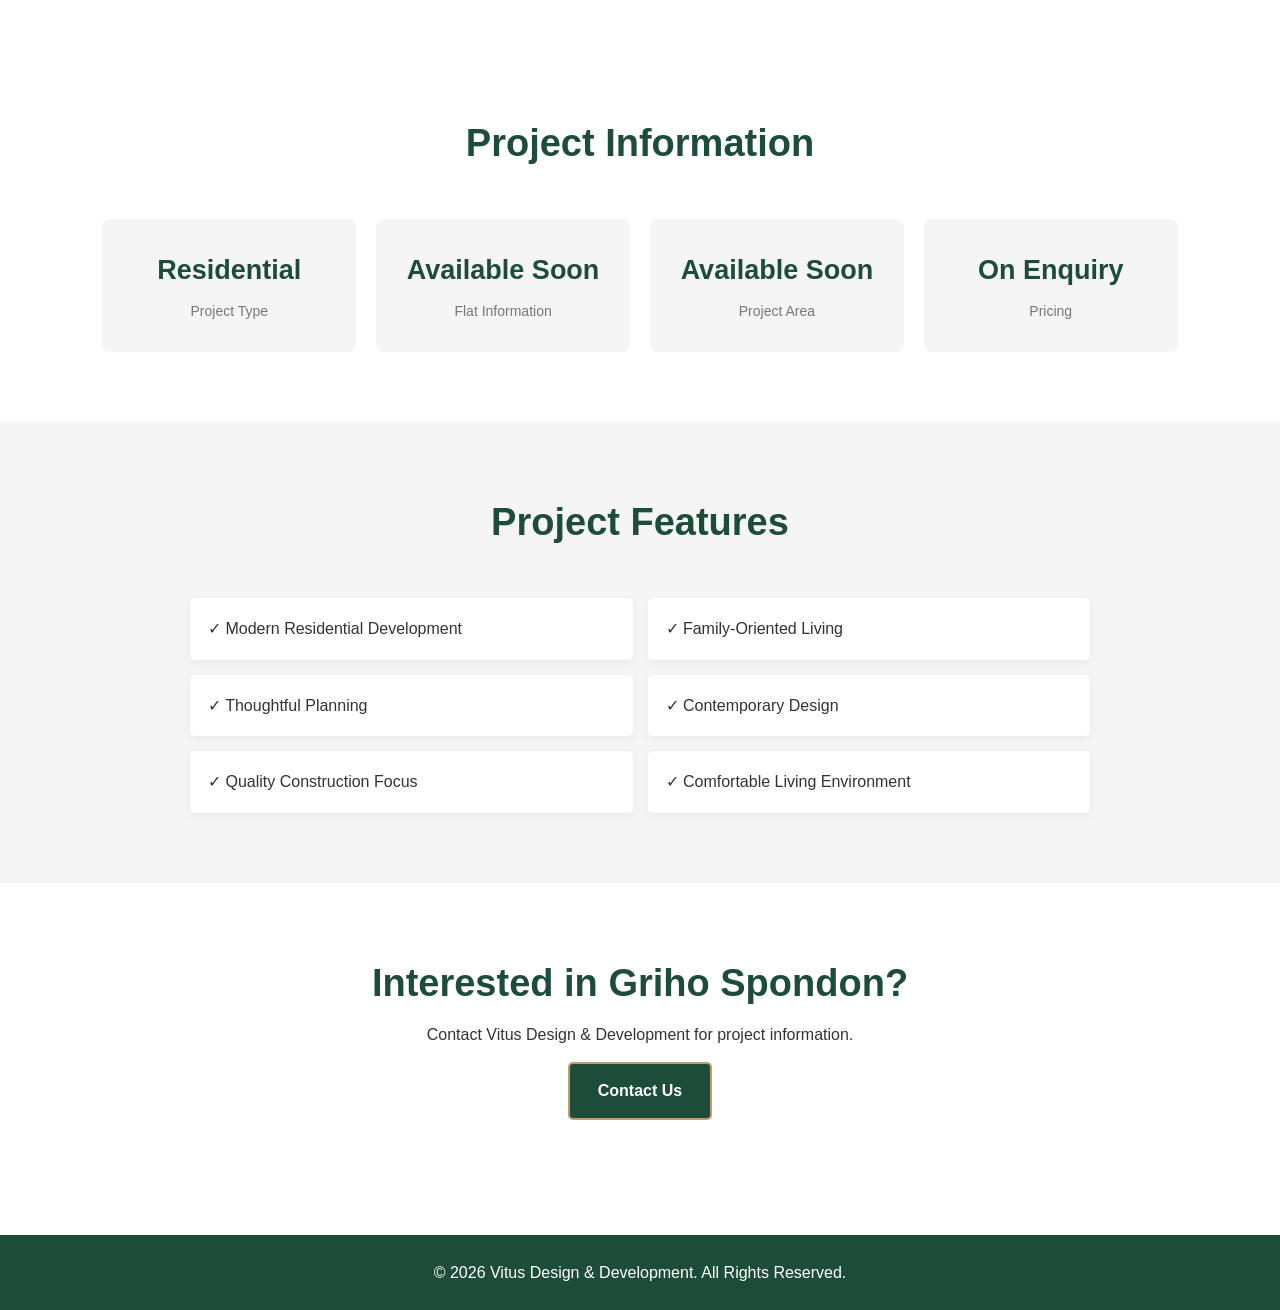
==== commit 59bfe003: "Update griho-spondon.html" ====
--- a/griho-spondon.html
+++ b/griho-spondon.html
@@ -213,7 +213,7 @@
 
         <div class="logo">
             <a href="griho-spondon.html"
-          <img src="logo.png" alt="VITUS Logo" height="40">
+          <img src="VDD logo.png"alt="VITUS Logo" height="40">>
 </a>
         </div>
 
